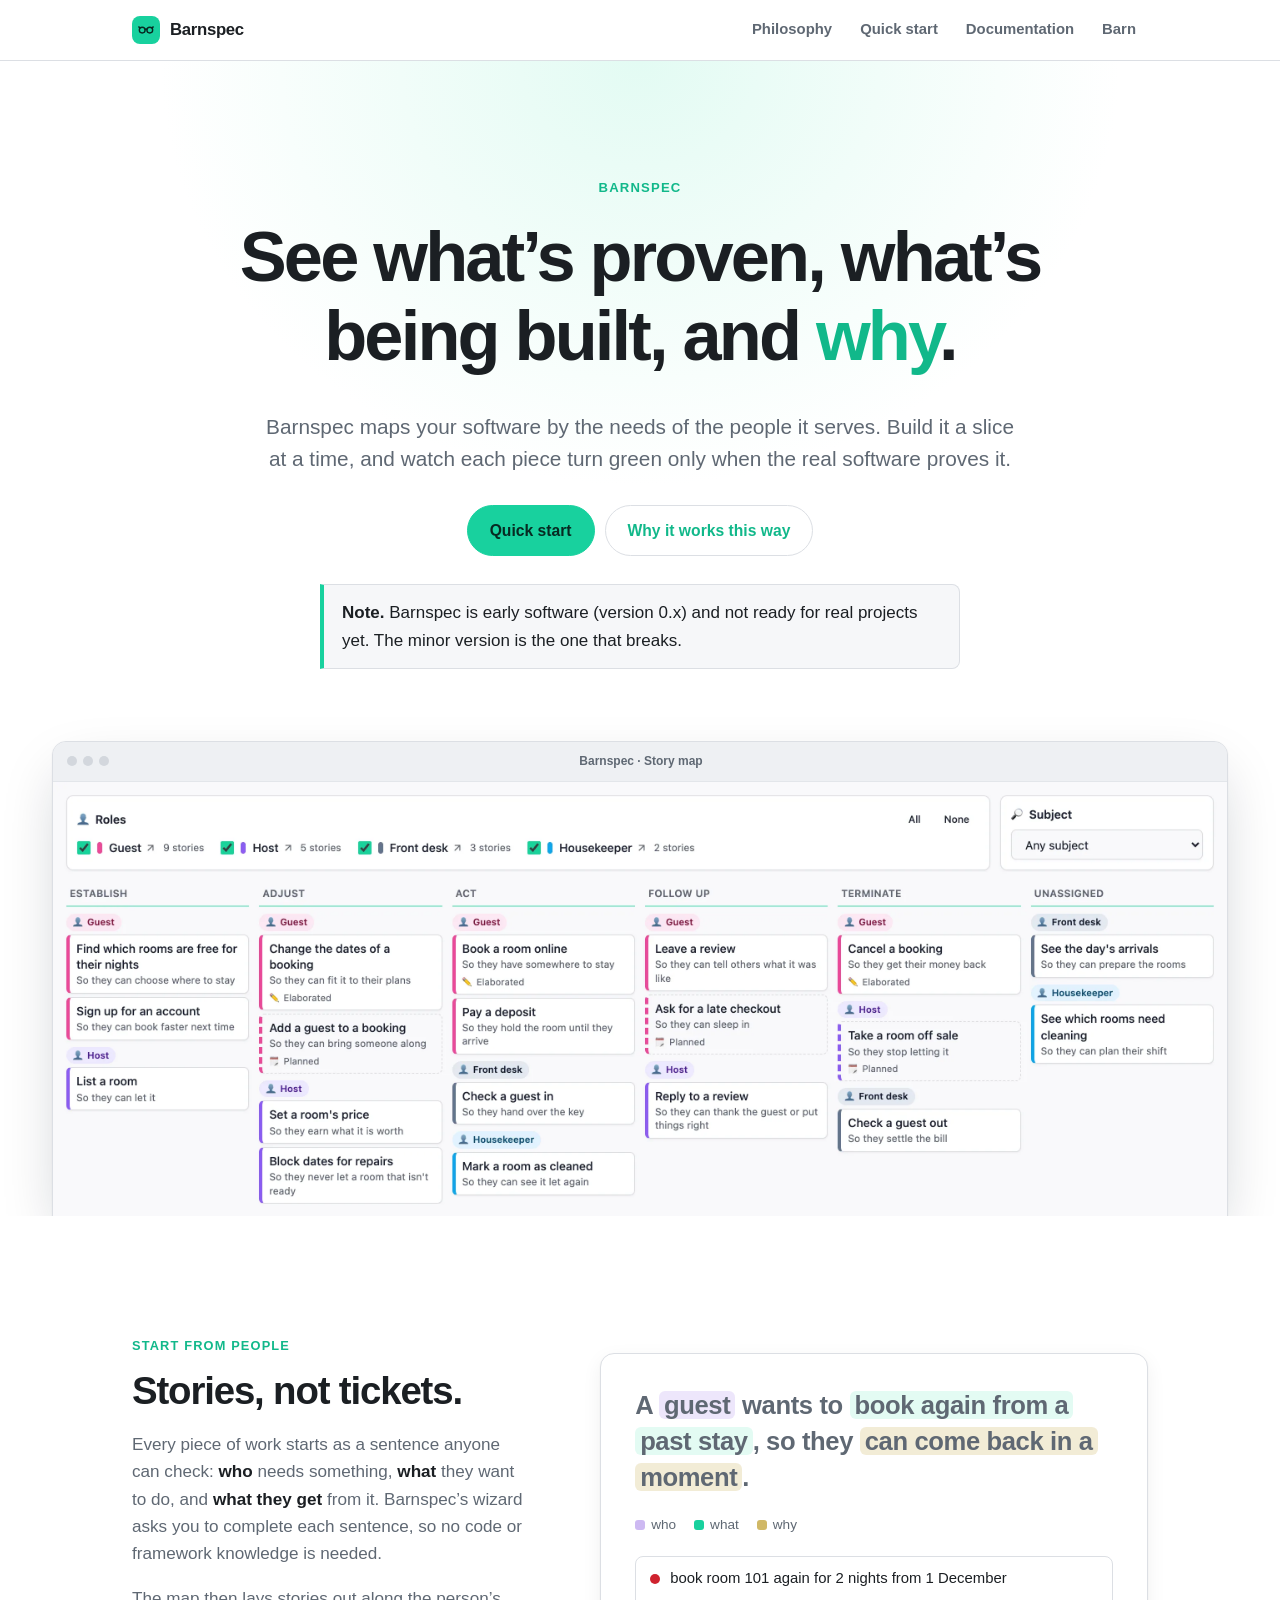
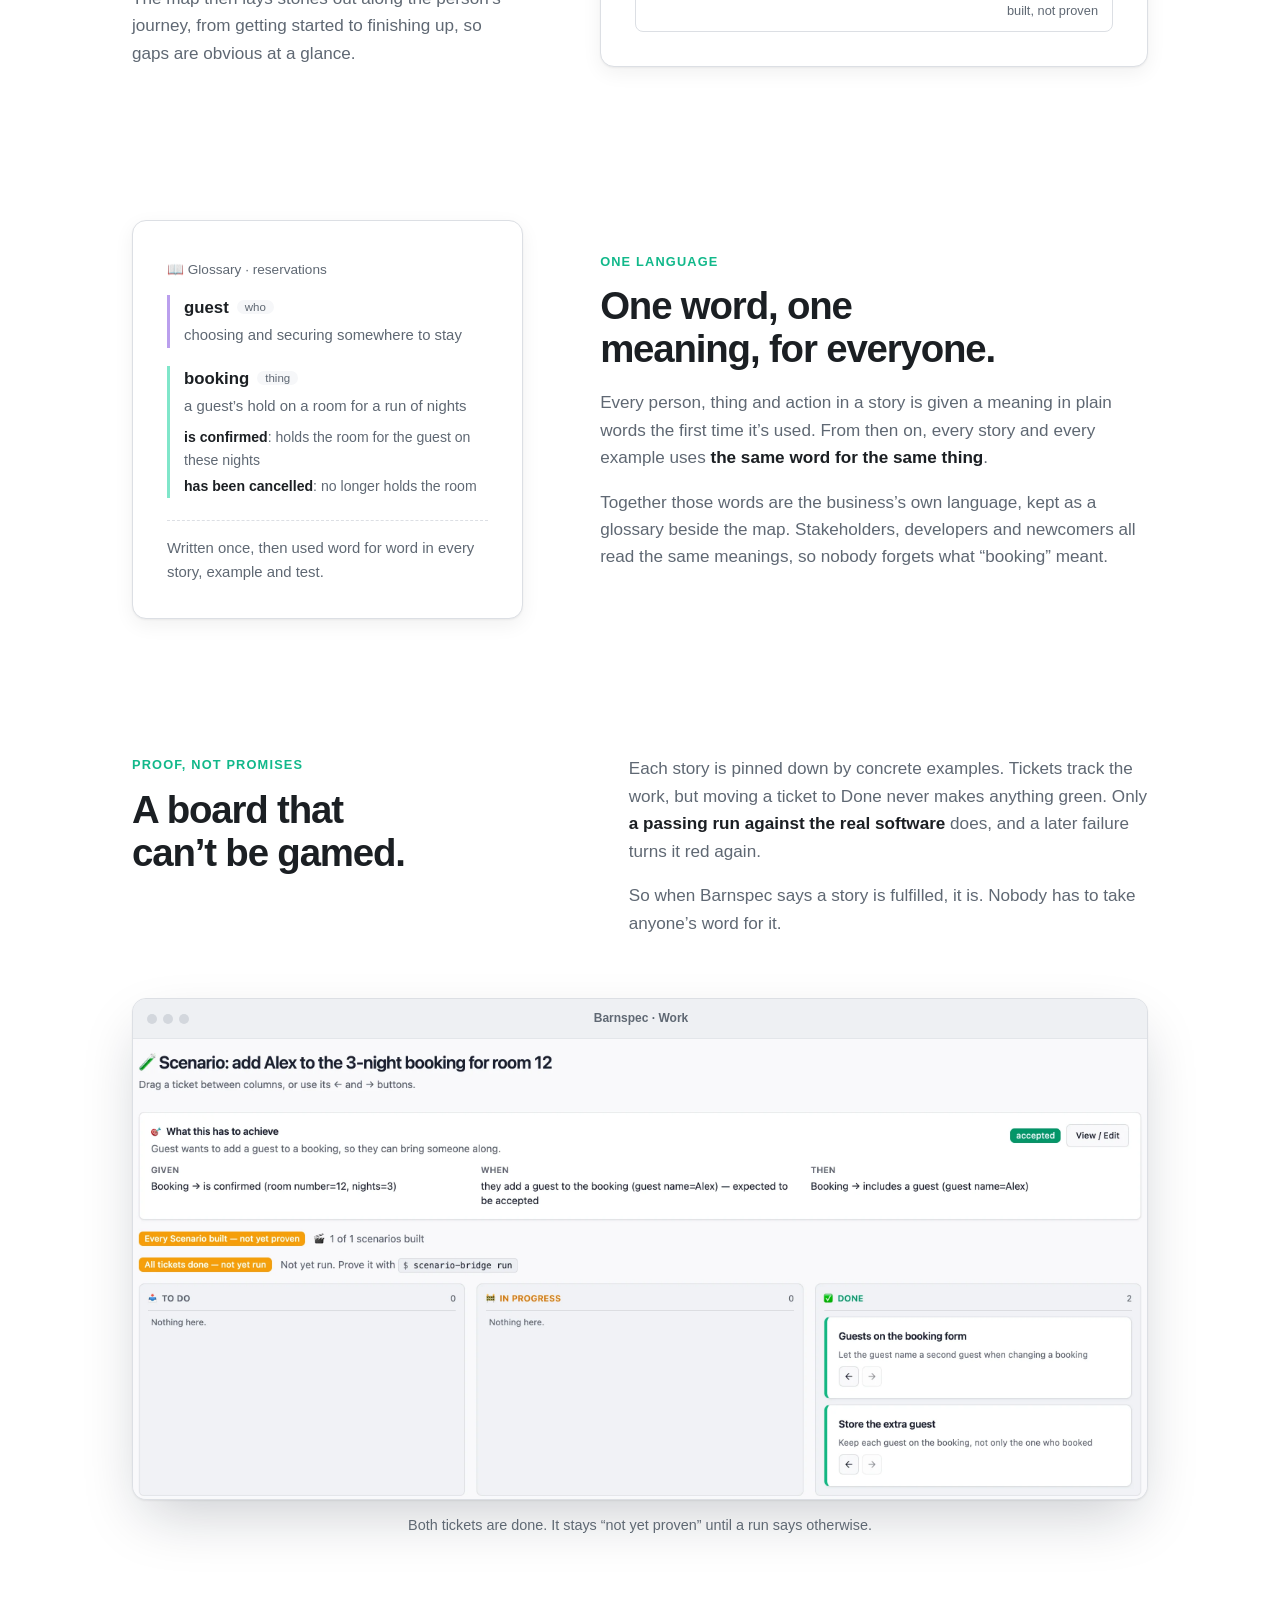
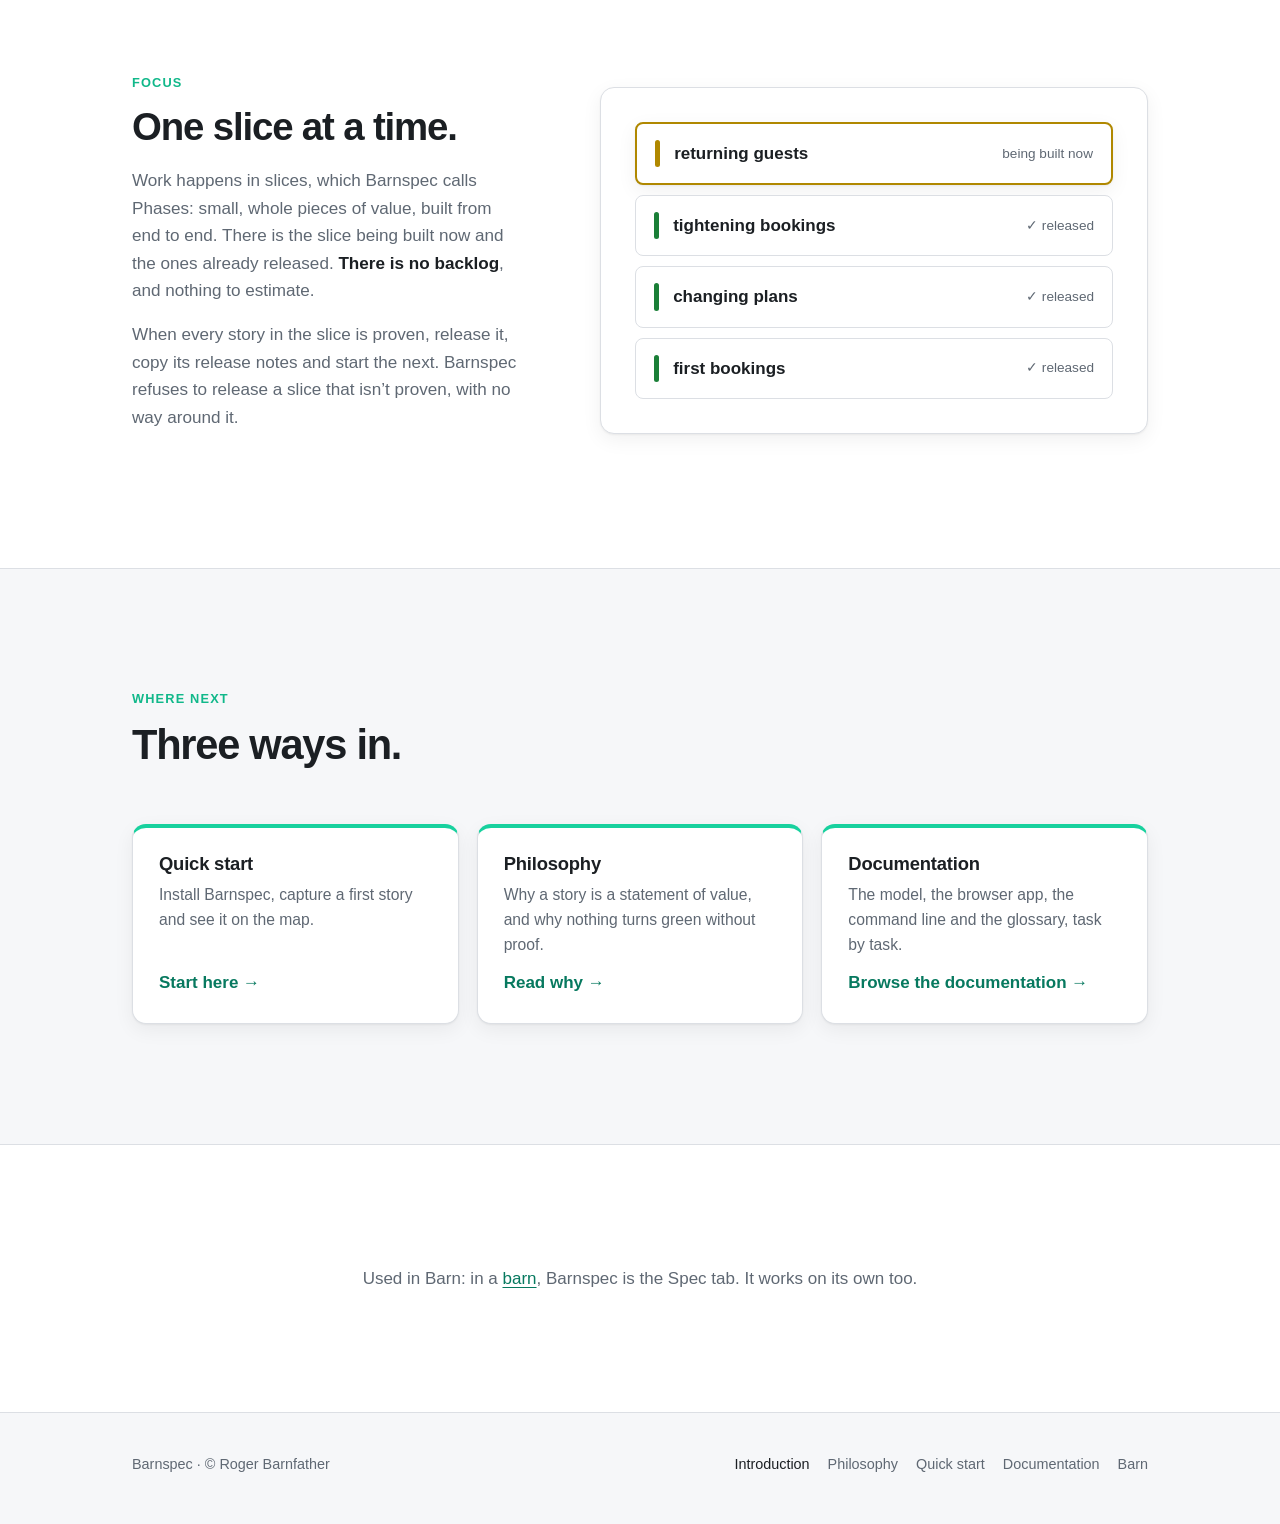
==== index.html @ ddc4dea9 "Barnspec website: skeleton, style guide and introduction Co-Authored-By: Claude Sonnet 5.5 <noreply@" ====
<!doctype html>
<html lang="en-GB">
<head>
  <meta charset="utf-8">
  <meta name="viewport" content="width=device-width, initial-scale=1">
  <title>Introduction · Barnspec</title>
  <meta name="description" content="Barnspec maps software by the needs of the people it serves, builds it a slice at a time, and only calls work done when the real software proves it.">
  <link rel="icon" href="assets/barnspec.svg" type="image/svg+xml">
  <link rel="stylesheet" href="assets/base/base.css">
  <link rel="stylesheet" href="assets/site.css">
</head>
<body data-brand="spec">
  <a class="skip" href="#main">Skip to content</a>

  <header class="site-header">
    <div class="wrap">
      <a class="wordmark" href="index.html"><svg class="mark tool-mark" viewBox="0 0 32 32" aria-hidden="true"><g transform="translate(16 16) scale(1.45) translate(-16 -16.5)" fill="none" stroke="currentColor" stroke-width="1.4" stroke-linecap="round" stroke-linejoin="round"><circle cx="12.2" cy="16.6" r="2.9"/><circle cx="19.8" cy="16.6" r="2.9"/><path d="M15 16c.6-.7 1.4-.7 2 0"/><path d="M10.15 14.55C9.65 13.95 9.2 13.55 8.7 13.55M21.85 14.55C22.35 13.95 22.8 13.55 23.3 13.55"/></g></svg>Barnspec</a>
      <nav aria-label="Barnspec">
        <ul class="nav">
          <li><a href="philosophy.html">Philosophy</a></li>
          <li><a href="quick-start.html">Quick start</a></li>
          <li><a href="docs/index.html">Documentation</a></li>
          <li><a href="https://rogerbarnfather.github.io/barn-website/">Barn</a></li>
        </ul>
      </nav>
    </div>
  </header>

  <main id="main">
    <section class="hero">
      <div class="wrap">
        <span class="eyebrow">Barnspec</span>
        <h1>See what’s proven, what’s being built, and <span class="accent">why</span>.</h1>
        <p class="lede">Barnspec maps your software by the needs of the people it serves. Build it a slice at a time, and watch each piece turn green only when the real software proves it.</p>
        <div class="actions">
          <a class="btn" href="quick-start.html">Quick start</a>
          <a class="btn ghost" href="philosophy.html">Why it works this way</a>
        </div>
        <aside class="callout note maturity">
          <p><strong>Note.</strong> Barnspec is early software (version 0.x) and not ready for real projects yet. The minor version is the one that breaks.</p>
        </aside>
      </div>
      <div class="wrap wide hero-shot">
        <figure class="shot">
          <div class="shot-bar" aria-hidden="true"><i></i><i></i><i></i><span>Barnspec · Story map</span></div>
          <img src="assets/screens/spec-map.webp" width="1408" height="522" alt="The Barnspec Story map for a hotel’s reservations: every story once, as it reads now, grouped by the role that wants it. Columns follow a stay from establishing to terminating. Stories changed since they were first released are marked elaborated, and those still being built are marked planned.">
        </figure>
      </div>
    </section>

    <section class="section">
      <div class="wrap">
        <div class="feature" id="stories">
          <div>
            <span class="kicker">Start from people</span>
            <h2>Stories, not tickets.</h2>
            <p>Every piece of work starts as a sentence anyone can check: <strong>who</strong> needs something, <strong>what</strong> they want to do, and <strong>what they get</strong> from it. Barnspec’s wizard asks you to complete each sentence, so no code or framework knowledge is needed.</p>
            <p>The map then lays stories out along the person’s journey, from getting started to finishing up, so gaps are obvious at a glance.</p>
          </div>
          <div class="panel" role="figure" aria-label="An example story">
            <p class="sentence">A <span class="who">guest</span> wants to <span class="what">book again from a past stay</span>, so they <span class="why">can come back in a moment</span>.</p>
            <div class="sentence-key" aria-hidden="true"><span class="k-who">who</span><span class="k-what">what</span><span class="k-why">why</span></div>
            <ul class="examples">
              <li><span class="lamp red"></span>book room 101 again for 2 nights from 1 December<span class="state">built, not proven</span></li>
            </ul>
          </div>
        </div>

        <div class="feature flip" id="language">
          <div>
            <span class="kicker">One language</span>
            <h2>One word, one meaning, for everyone.</h2>
            <p>Every person, thing and action in a story is given a meaning in plain words the first time it’s used. From then on, every story and every example uses <strong>the same word for the same thing</strong>.</p>
            <p>Together those words are the business’s own language, kept as a glossary beside the map. Stakeholders, developers and newcomers all read the same meanings, so nobody forgets what “booking” meant.</p>
          </div>
          <div class="panel" role="figure" aria-label="An extract from a hotel’s reservations glossary">
            <span class="stamp">📖 Glossary · reservations</span>
            <dl class="terms">
              <div class="who">
                <dt>guest<span class="kind">who</span></dt>
                <dd>choosing and securing somewhere to stay</dd>
              </div>
              <div>
                <dt>booking<span class="kind">thing</span></dt>
                <dd>a guest’s hold on a room for a run of nights</dd>
                <dd><ul>
                  <li><b>is confirmed</b>: holds the room for the guest on these nights</li>
                  <li><b>has been cancelled</b>: no longer holds the room</li>
                </ul></dd>
              </div>
            </dl>
            <p class="terms-note">Written once, then used word for word in every story, example and test.</p>
          </div>
        </div>

        <div class="feature stacked" id="proof">
          <div>
            <div class="copy-head">
              <span class="kicker">Proof, not promises</span>
              <h2>A board that can’t be gamed.</h2>
            </div>
            <div>
              <p>Each story is pinned down by concrete examples. Tickets track the work, but moving a ticket to Done never makes anything green. Only <strong>a passing run against the real software</strong> does, and a later failure turns it red again.</p>
              <p>So when Barnspec says a story is fulfilled, it is. Nobody has to take anyone’s word for it.</p>
            </div>
          </div>
          <figure>
            <div class="shot">
              <div class="shot-bar" aria-hidden="true"><i></i><i></i><i></i><span>Barnspec · Work</span></div>
              <img src="assets/screens/spec-work.webp" width="1408" height="638" loading="lazy" alt="A Barnspec work board for the scenario “add Alex to the 3-night booking for room 12”. The brief gives the Given condition, the action and the expected outcome. Both tickets are done, yet it reads “All tickets done — not yet run”, with the command that proves it.">
            </div>
            <figcaption>Both tickets are done. It stays “not yet proven” until a run says otherwise.</figcaption>
          </figure>
        </div>

        <div class="feature" id="focus">
          <div>
            <span class="kicker">Focus</span>
            <h2>One slice at a time.</h2>
            <p>Work happens in slices, which Barnspec calls Phases: small, whole pieces of value, built from end to end. There is the slice being built now and the ones already released. <strong>There is no backlog</strong>, and nothing to estimate.</p>
            <p>When every story in the slice is proven, release it, copy its release notes and start the next. Barnspec refuses to release a slice that isn’t proven, with no way around it.</p>
          </div>
          <div class="panel" role="figure" aria-label="Slices of work: three released, one being built">
            <ul class="phases">
              <li class="now"><span class="bar"></span><span class="name">returning guests</span><span class="meta">being built now</span></li>
              <li><span class="bar"></span><span class="name">tightening bookings</span><span class="meta">✓ released</span></li>
              <li><span class="bar"></span><span class="name">changing plans</span><span class="meta">✓ released</span></li>
              <li><span class="bar"></span><span class="name">first bookings</span><span class="meta">✓ released</span></li>
            </ul>
          </div>
        </div>
      </div>
    </section>

    <section class="section alt" id="ways-in">
      <div class="wrap">
        <div class="section-head">
          <span class="kicker">Where next</span>
          <h2>Three ways in.</h2>
        </div>
        <div class="grid three ways">
          <a class="card" href="quick-start.html"><h3>Quick start</h3><p>Install Barnspec, capture a first story and see it on the map.</p><span class="more">Start here</span></a>
          <a class="card" href="philosophy.html"><h3>Philosophy</h3><p>Why a story is a statement of value, and why nothing turns green without proof.</p><span class="more">Read why</span></a>
          <a class="card" href="docs/index.html"><h3>Documentation</h3><p>The model, the browser app, the command line and the glossary, task by task.</p><span class="more">Browse the documentation</span></a>
        </div>
      </div>
    </section>

    <section class="section">
      <div class="wrap">
        <p class="in-barn">Used in Barn: in a <a href="https://rogerbarnfather.github.io/barn-website/barn.html">barn</a>, Barnspec is the Spec tab. It works on its own too.</p>
      </div>
    </section>
  </main>

  <footer class="site-footer">
    <div class="wrap">
      <span>Barnspec · © Roger Barnfather</span>
      <nav aria-label="Footer">
        <a href="index.html" aria-current="page">Introduction</a>
        <a href="philosophy.html">Philosophy</a>
        <a href="quick-start.html">Quick start</a>
        <a href="docs/index.html">Documentation</a>
        <a href="https://rogerbarnfather.github.io/barn-website/">Barn</a>
      </nav>
    </div>
  </footer>
</body>
</html>
---- assets/base/base.css ----
/* The Barn website's shared stylesheet. Every site (the main site and each
 * tool's own) carries an identical copy of this folder; `bin/ci-all` fails when
 * a copy differs from the master in the main site. Change it here, then copy it.
 *
 * Link this file, then the site's own `site.css`, which is unlayered and so
 * always wins over everything below. Each file below holds one concern and
 * reads only the tokens, so a change to one file or one token propagates
 * without touching the others. */

@layer tokens, reset, layout, components, illustration, docs;

@import url("tokens.css") layer(tokens);
@import url("reset.css") layer(reset);
@import url("layout.css") layer(layout);
@import url("header.css") layer(components);
@import url("footer.css") layer(components);
@import url("hero.css") layer(components);
@import url("button.css") layer(components);
@import url("shot.css") layer(components);
@import url("feature.css") layer(components);
@import url("card.css") layer(components);
@import url("deeper.css") layer(components);
@import url("code.css") layer(components);
@import url("table.css") layer(components);
@import url("callout.css") layer(components);
@import url("illustration.css") layer(illustration);
@import url("docs.css") layer(docs);
@import url("motion.css") layer(docs);
---- assets/site.css ----
/* Barnspec's own components. Everything shared by every Barn website is in
 * base/ (see base/base.css); this file is unlayered, so it wins over base/. */

.tool-mark {
  width: 28px;
  height: 28px;
  padding: 3px;
  border-radius: 8px;
  background: var(--brand);
  color: var(--brand-ink);
}

.maturity {
  max-width: 40rem;
  margin: 28px auto 0;
  text-align: left;
}

.ways {
  & .card {
    display: flex;
    flex-direction: column;
    text-decoration: none;
    color: inherit;
    border-top: 4px solid var(--brand);

    &:hover {
      border-color: var(--brand);
    }

    & h3 {
      margin-top: 0;
    }

    & .more {
      margin-top: auto;
      padding-top: 12px;
      color: var(--brand-text);
      font-weight: 650;

      &::after {
        content: " →";
      }
    }
  }
}

.in-barn {
  max-width: 40rem;
  margin: 0 auto;
  text-align: center;
  color: var(--text-muted);
}
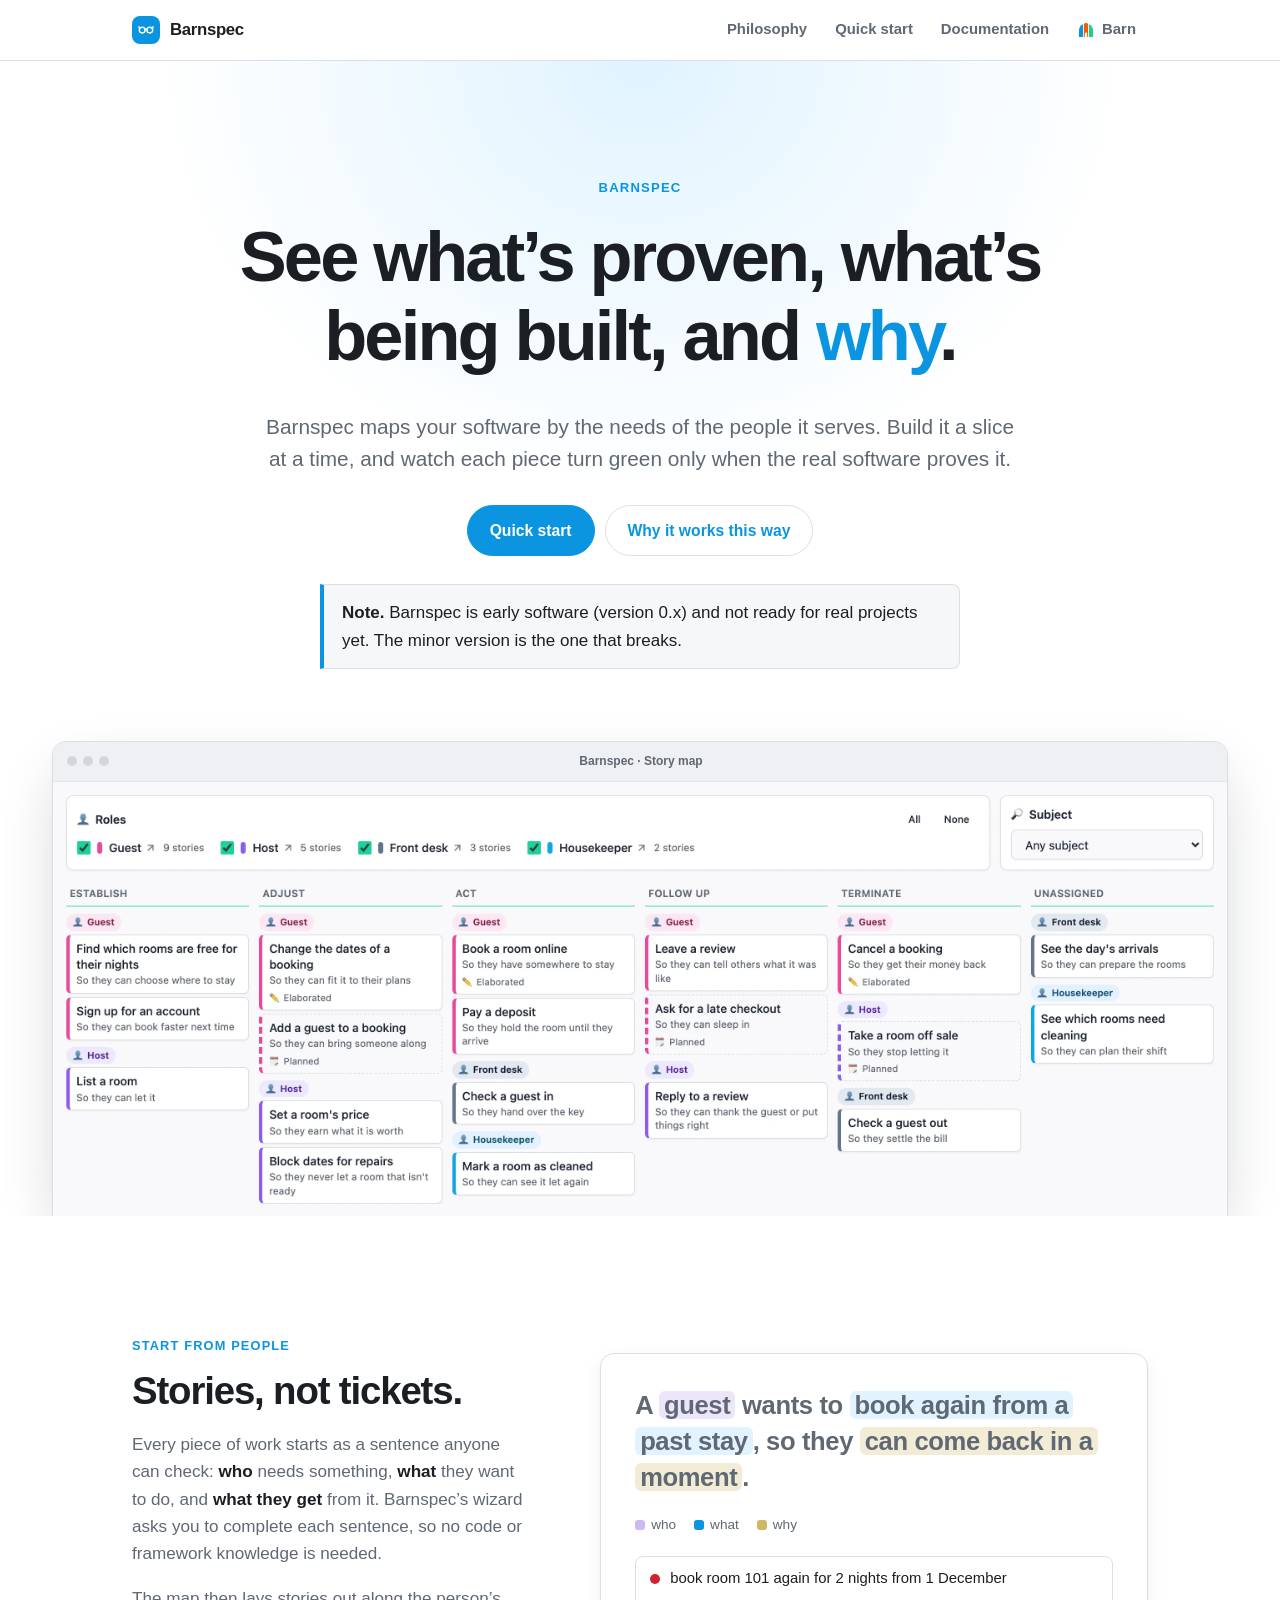
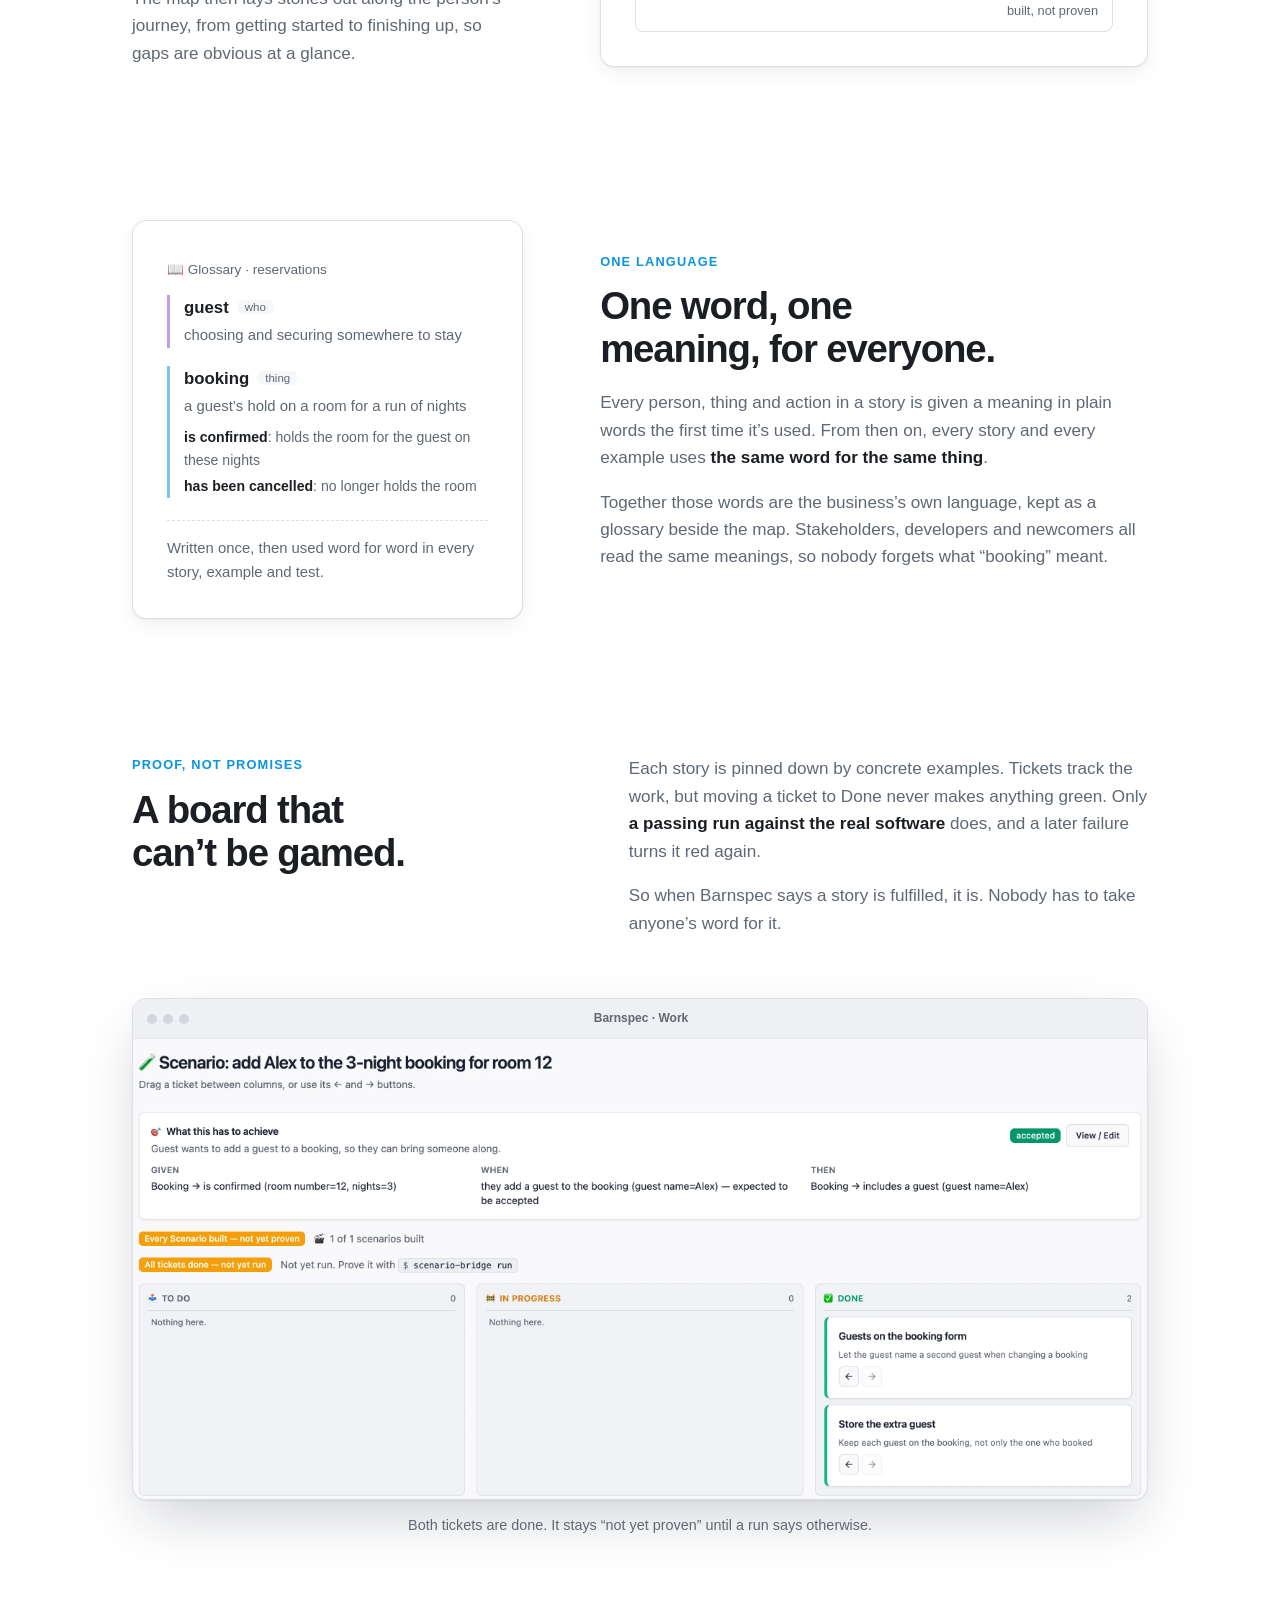
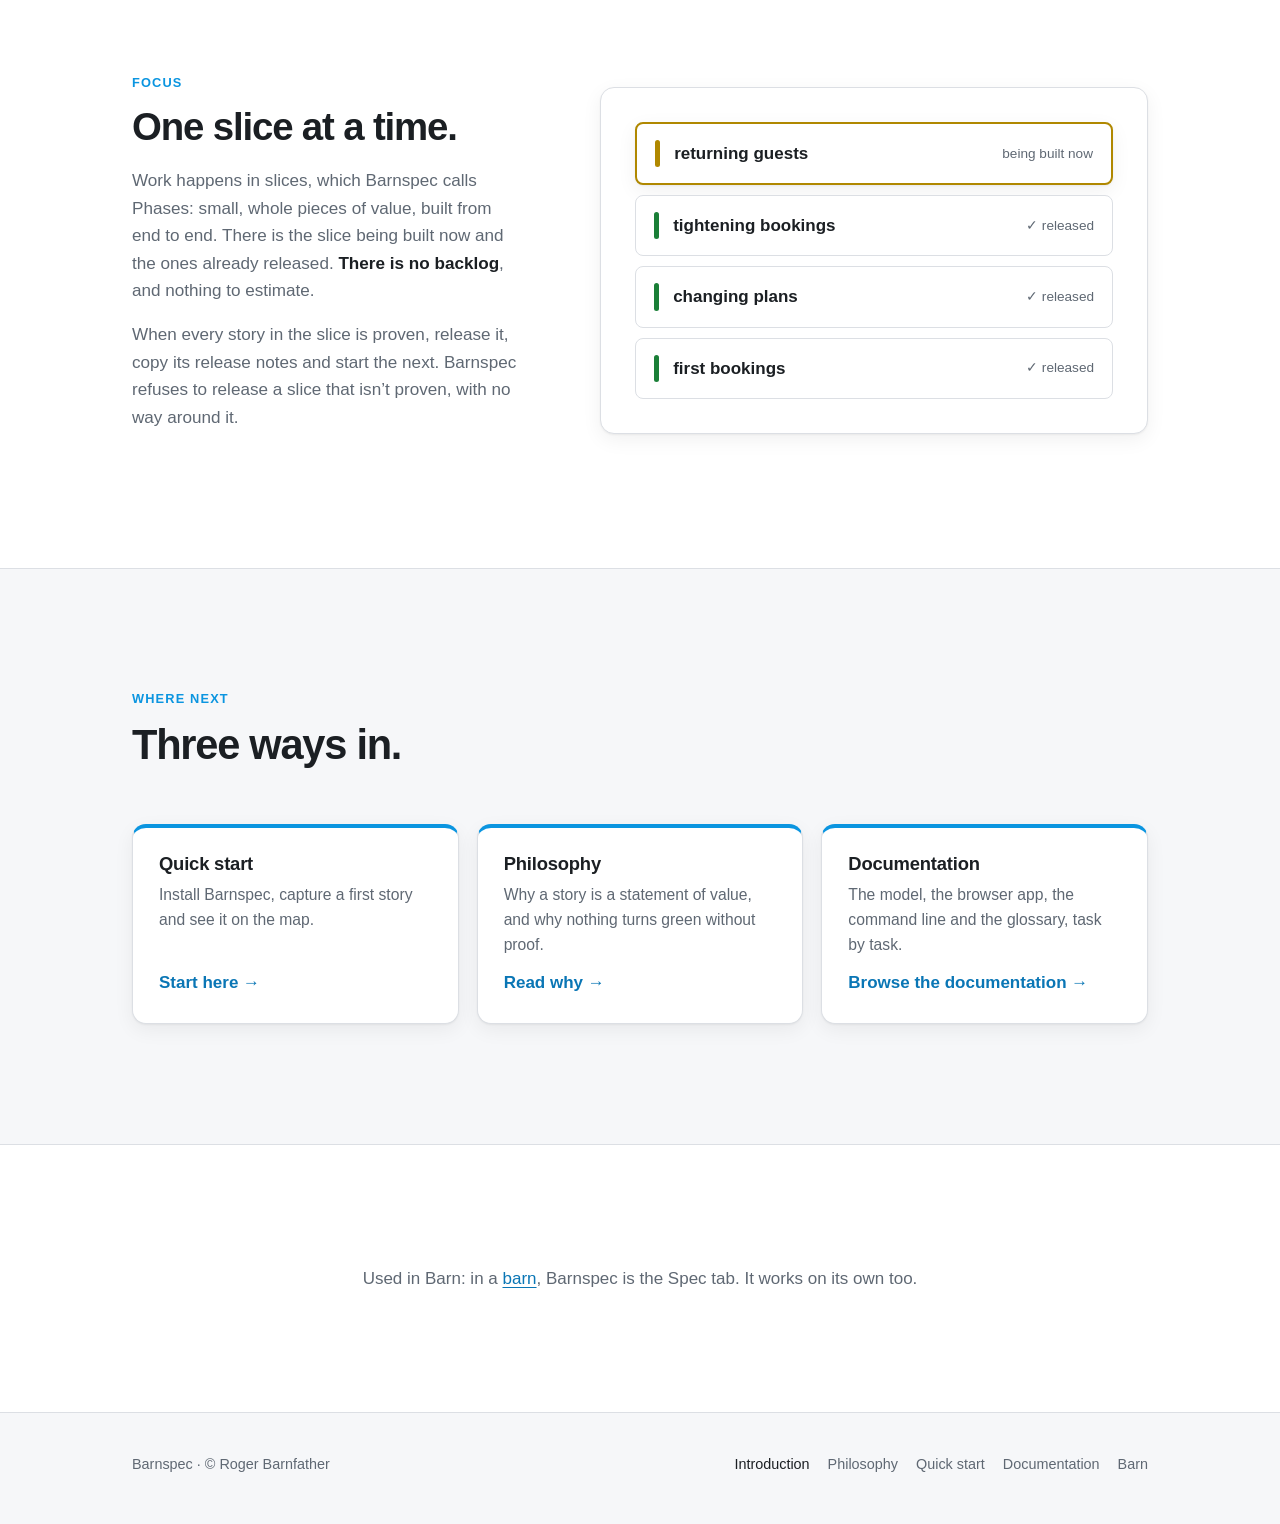
==== commit c89a5222: "Swap Barnspec and Barntree colours: Barnspec sky blue, Barntree mint Trees are green. Tokens, logos," ====
--- a/index.html
+++ b/index.html
@@ -20,7 +20,7 @@
           <li><a href="philosophy.html">Philosophy</a></li>
           <li><a href="quick-start.html">Quick start</a></li>
           <li><a href="docs/index.html">Documentation</a></li>
-          <li><a href="https://rogerbarnfather.github.io/barn-website/">Barn</a></li>
+          <li><a href="https://rogerbarnfather.github.io/barn-website/"><svg class="barn-mark" viewBox="0 0 32 32" aria-hidden="true"><clipPath id="barn-mark-shape"><path d="M3 29V15.5L6.5 8 16 3l9.5 5 3.5 7.5V29Z"/></clipPath><g clip-path="url(#barn-mark-shape)"><rect x="3" y="0" width="7.67" height="29"/><path d="M12.17 0h7.66v29h-7.66ZM14 29v-6.5a2 2 0 0 1 4 0V29Z" fill-rule="evenodd"/><rect x="21.33" y="0" width="7.67" height="29"/></g></svg>Barn</a></li>
         </ul>
       </nav>
     </div>
--- a/assets/site.css
+++ b/assets/site.css
@@ -51,3 +51,41 @@
   text-align: center;
   color: var(--text-muted);
 }
+
+.prose {
+  max-width: 46rem;
+
+  & h1 {
+    margin-bottom: 0.4em;
+  }
+
+  & :is(h2, h3)[id] {
+    scroll-margin-top: 5rem;
+  }
+
+  & h2 {
+    margin-top: 2em;
+  }
+
+  & :is(ul, ol) {
+    padding-left: 1.4em;
+  }
+
+  & li {
+    margin-bottom: 0.4em;
+  }
+
+  & pre,
+  & .table-wrap {
+    max-width: 100%;
+  }
+}
+
+.in-barn-left {
+  margin-top: 2.5em;
+  color: var(--text-muted);
+}
+
+.prose pre {
+  margin-bottom: 1.2em;
+}
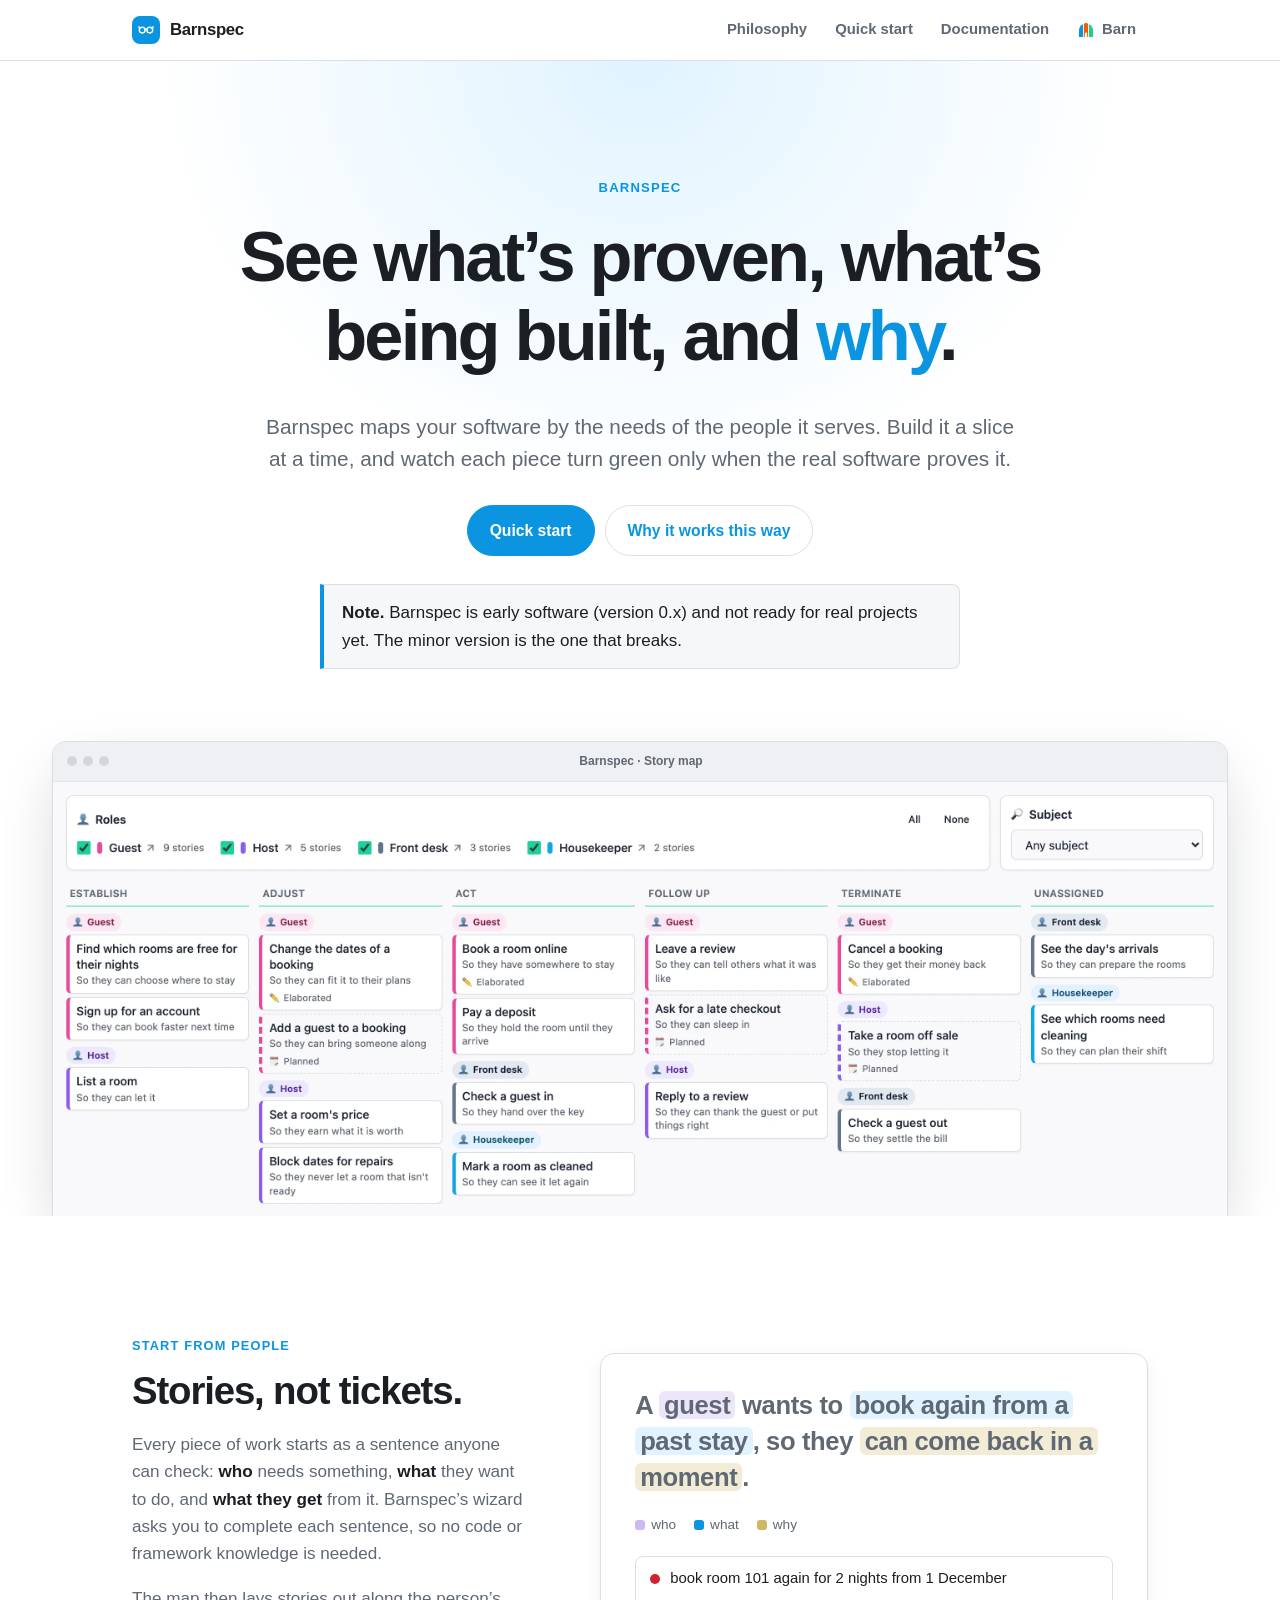
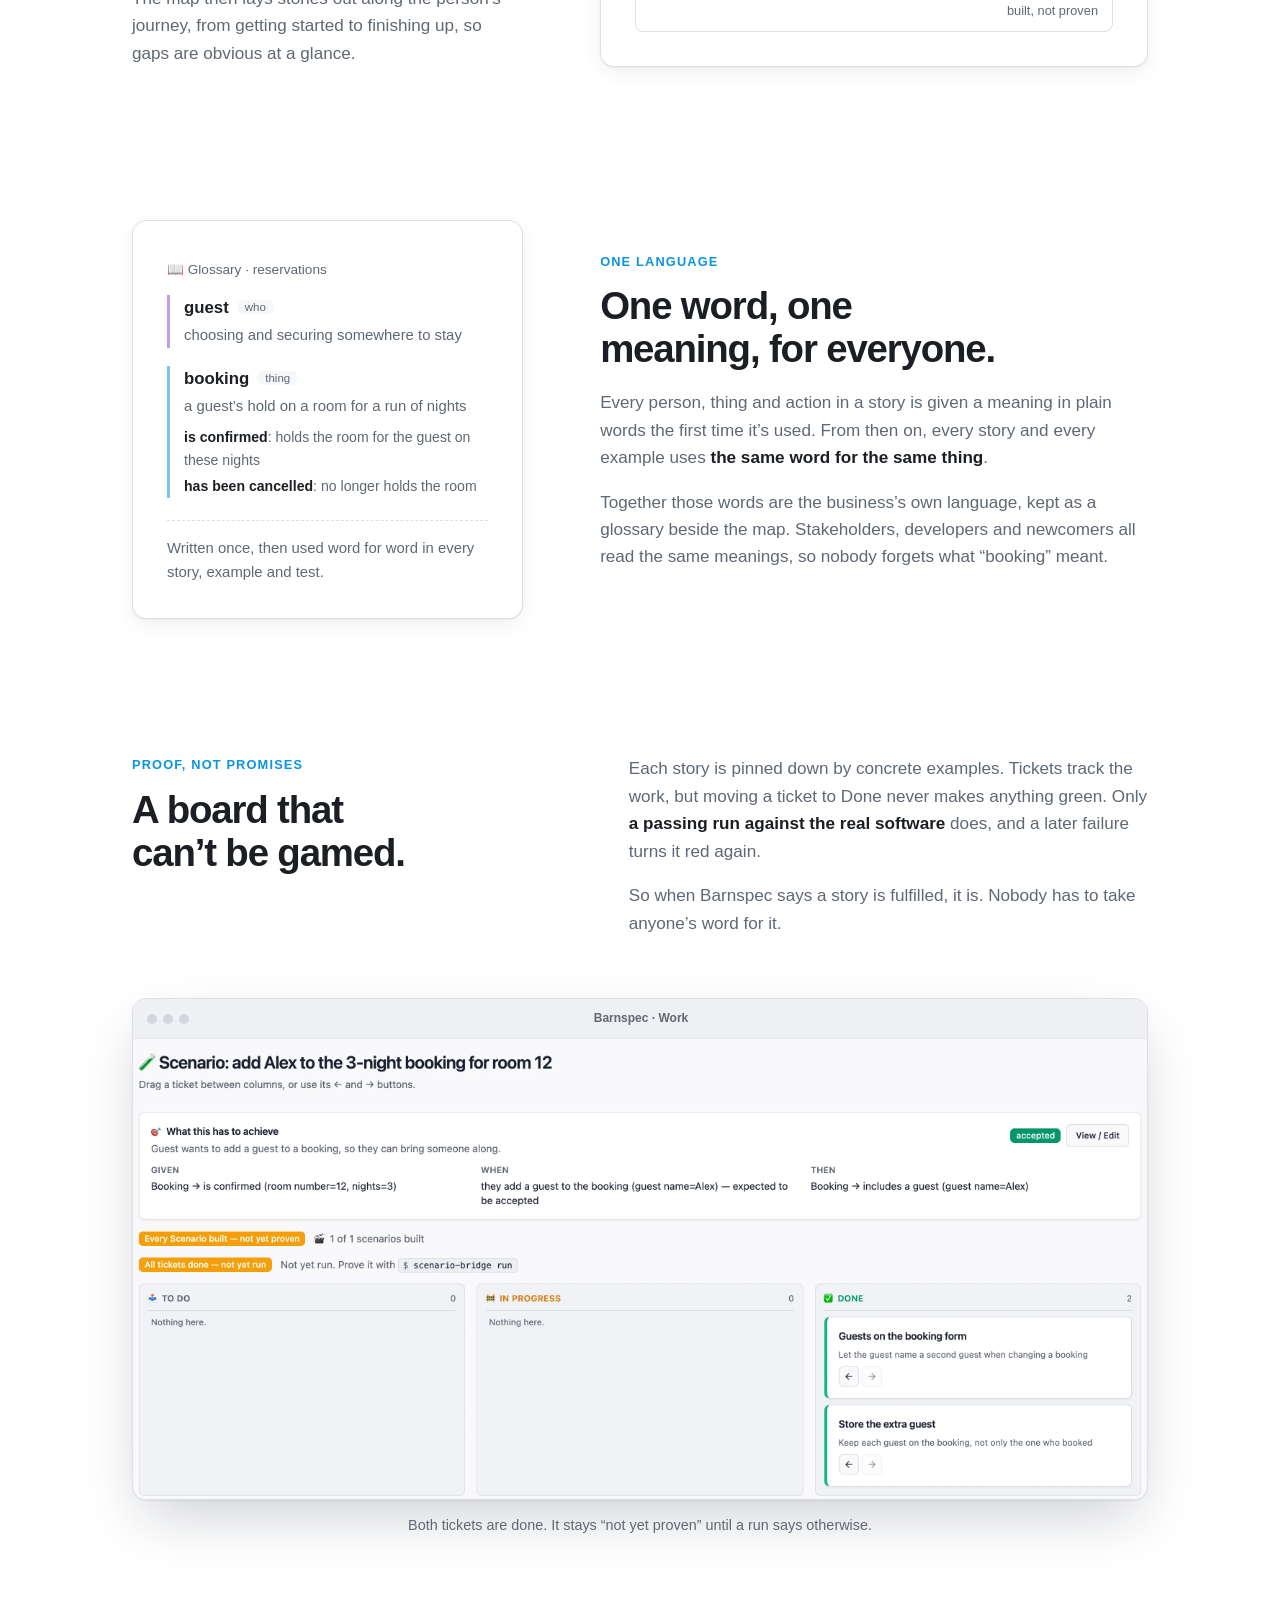
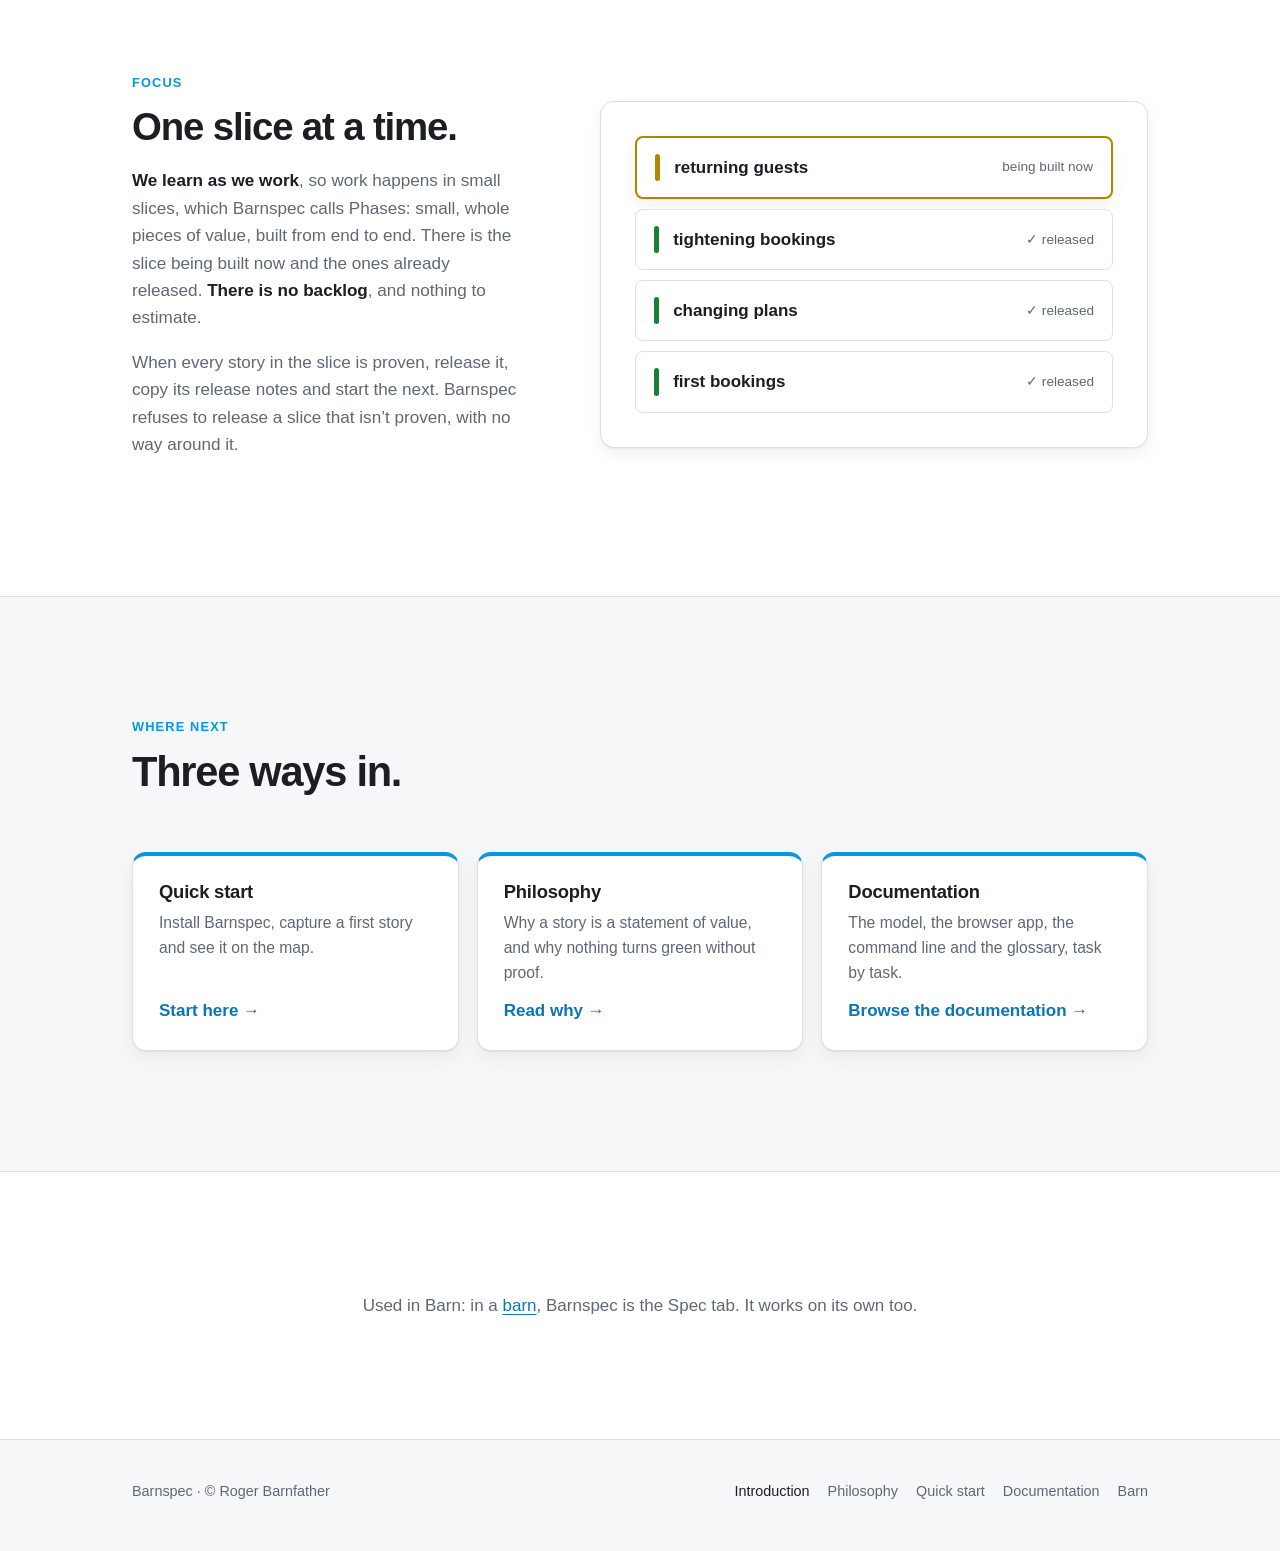
==== commit 8a70c11e: "Add "We learn as we work" to the philosophy and phase copy Co-Authored-By: Claude Sonnet 5.5 <norepl" ====
--- a/index.html
+++ b/index.html
@@ -5,7 +5,7 @@
   <meta name="viewport" content="width=device-width, initial-scale=1">
   <title>Introduction · Barnspec</title>
   <meta name="description" content="Barnspec maps software by the needs of the people it serves, builds it a slice at a time, and only calls work done when the real software proves it.">
-  <link rel="icon" href="assets/barnspec.svg" type="image/svg+xml">
+  <link rel="icon" href="assets/base/barnspec.svg" type="image/svg+xml">
   <link rel="stylesheet" href="assets/base/base.css">
   <link rel="stylesheet" href="assets/site.css">
 </head>
@@ -117,7 +117,7 @@
           <div>
             <span class="kicker">Focus</span>
             <h2>One slice at a time.</h2>
-            <p>Work happens in slices, which Barnspec calls Phases: small, whole pieces of value, built from end to end. There is the slice being built now and the ones already released. <strong>There is no backlog</strong>, and nothing to estimate.</p>
+            <p><strong>We learn as we work</strong>, so work happens in small slices, which Barnspec calls Phases: small, whole pieces of value, built from end to end. There is the slice being built now and the ones already released. <strong>There is no backlog</strong>, and nothing to estimate.</p>
             <p>When every story in the slice is proven, release it, copy its release notes and start the next. Barnspec refuses to release a slice that isn’t proven, with no way around it.</p>
           </div>
           <div class="panel" role="figure" aria-label="Slices of work: three released, one being built">
--- a/assets/site.css
+++ b/assets/site.css
@@ -1,14 +1,5 @@
 /* Barnspec's own components. Everything shared by every Barn website is in
  * base/ (see base/base.css); this file is unlayered, so it wins over base/. */
-
-.tool-mark {
-  width: 28px;
-  height: 28px;
-  padding: 3px;
-  border-radius: 8px;
-  background: var(--brand);
-  color: var(--brand-ink);
-}
 
 .maturity {
   max-width: 40rem;
